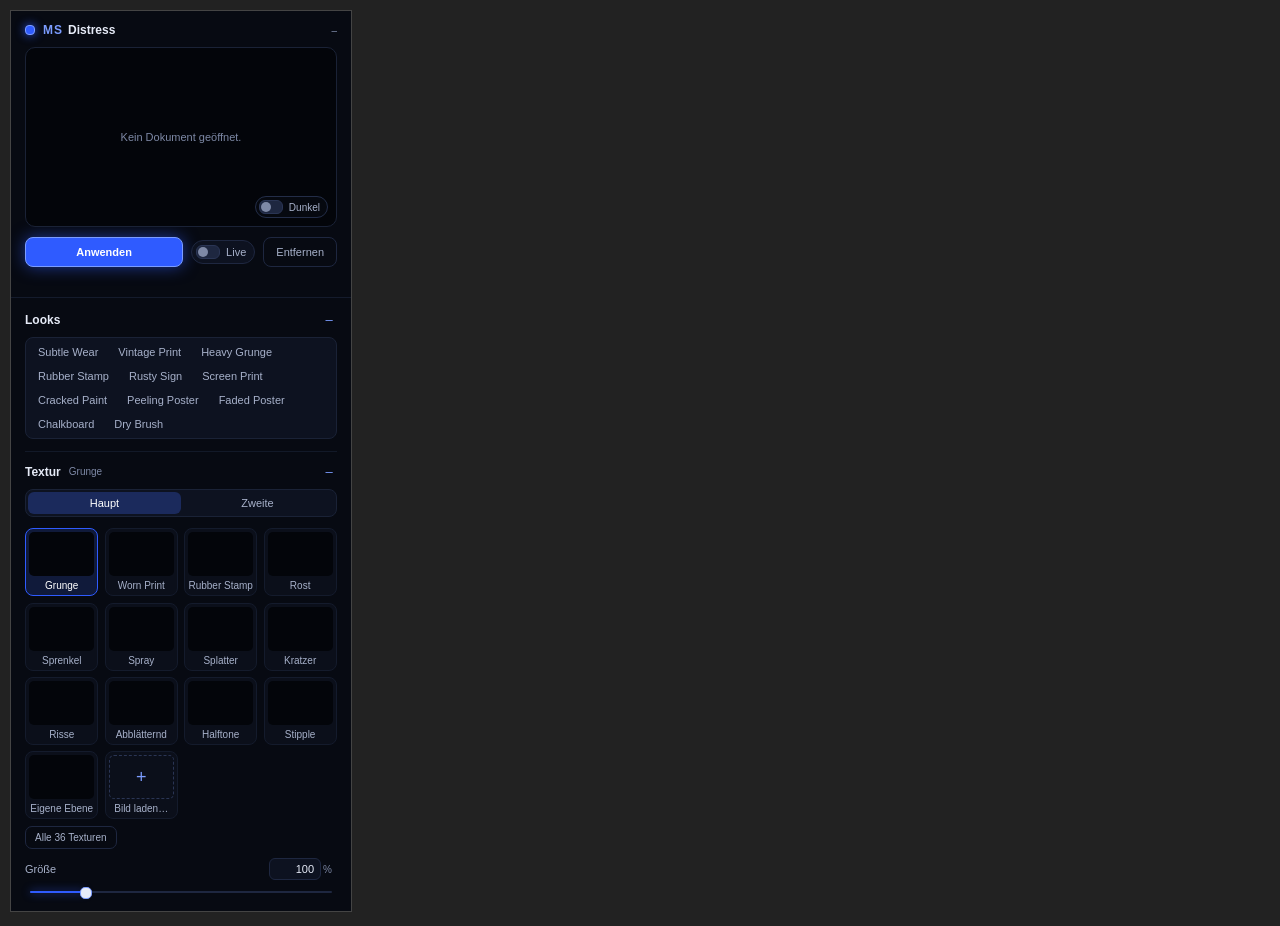
==== tools/ui-preview.html @ f3cc7ebc "Neues Morgenstern-Design: eigene Regler, Schalter, Segmente, Farbpalette und aufklappbare Bereiche" ====
<!DOCTYPE html>
<html>
<head>
<meta charset="utf-8">
<title>MS Distress – Panel-Vorschau</title>
<!-- Zeigt die Panel-Oberfläche im Browser (ohne Photoshop): Photoshop/UXP werden nachgebildet. -->
<style>body { margin: 0; background: #222; } #frame { width: 340px; height: 900px; margin: 10px; border: 1px solid #444; }</style>
</head>
<body>
<iframe id="frame" data-plugin="../distress/"></iframe>
<script src="ui-preview.js"></script>
</body>
</html>
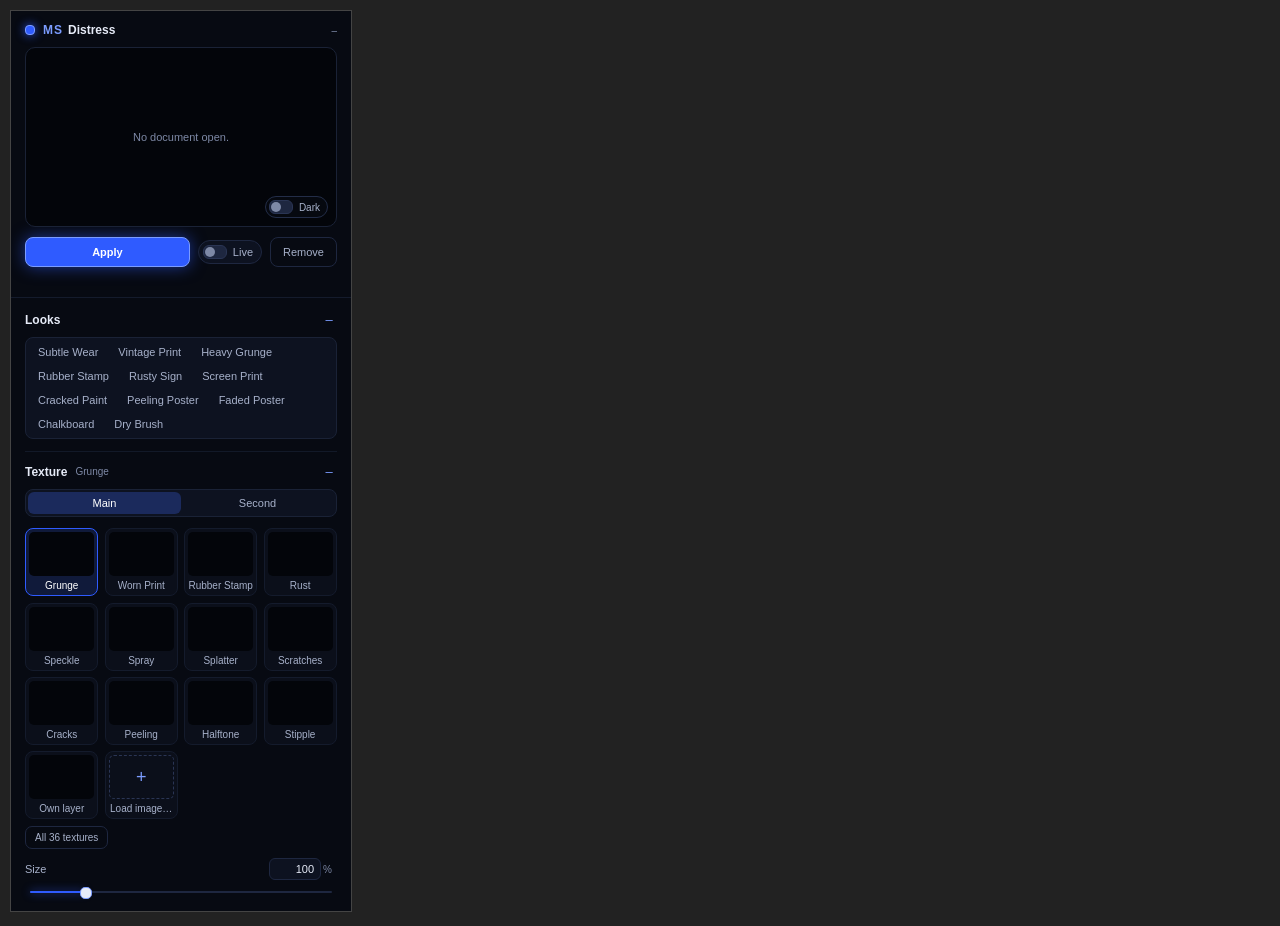
==== commit 167e4bcb: "Everything in English: panel, looks, messages, code comments, README and images" ====
--- a/tools/ui-preview.html
+++ b/tools/ui-preview.html
@@ -2,8 +2,8 @@
 <html>
 <head>
 <meta charset="utf-8">
-<title>MS Distress – Panel-Vorschau</title>
-<!-- Zeigt die Panel-Oberfläche im Browser (ohne Photoshop): Photoshop/UXP werden nachgebildet. -->
+<title>Morgenstern Distress – panel preview</title>
+<!-- Shows the panel UI in a browser (without Photoshop): Photoshop/UXP are mocked. -->
 <style>body { margin: 0; background: #222; } #frame { width: 340px; height: 900px; margin: 10px; border: 1px solid #444; }</style>
 </head>
 <body>
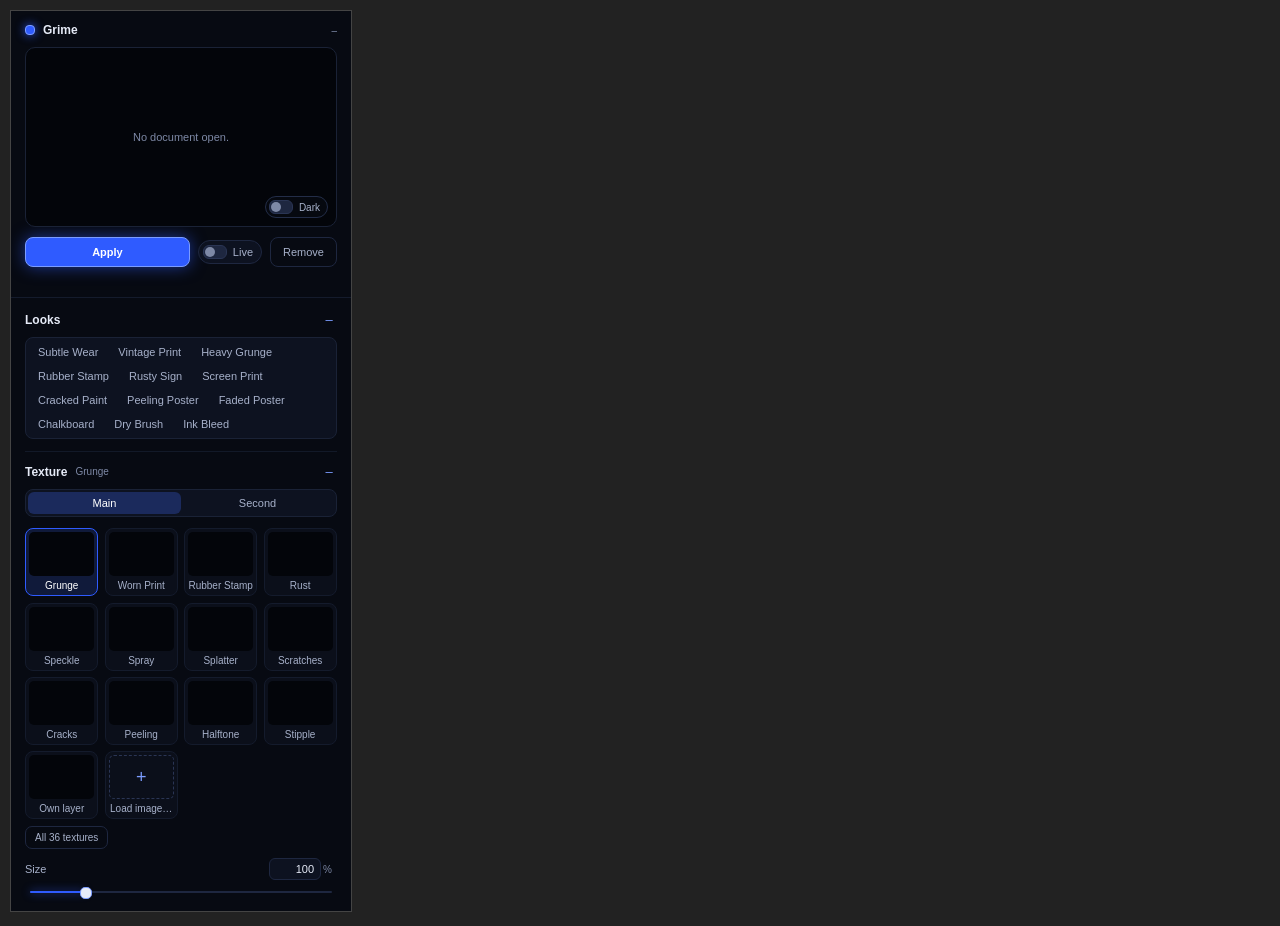
==== commit 79ee69e7: "Rename to Grime: new name, no more Morgenstern branding - new tool name in the panel, manifest id, c" ====
--- a/tools/ui-preview.html
+++ b/tools/ui-preview.html
@@ -2,7 +2,7 @@
 <html>
 <head>
 <meta charset="utf-8">
-<title>Morgenstern Distress – panel preview</title>
+<title>Grime – panel preview</title>
 <!-- Shows the panel UI in a browser (without Photoshop): Photoshop/UXP are mocked. -->
 <style>body { margin: 0; background: #222; } #frame { width: 340px; height: 900px; margin: 10px; border: 1px solid #444; }</style>
 </head>
